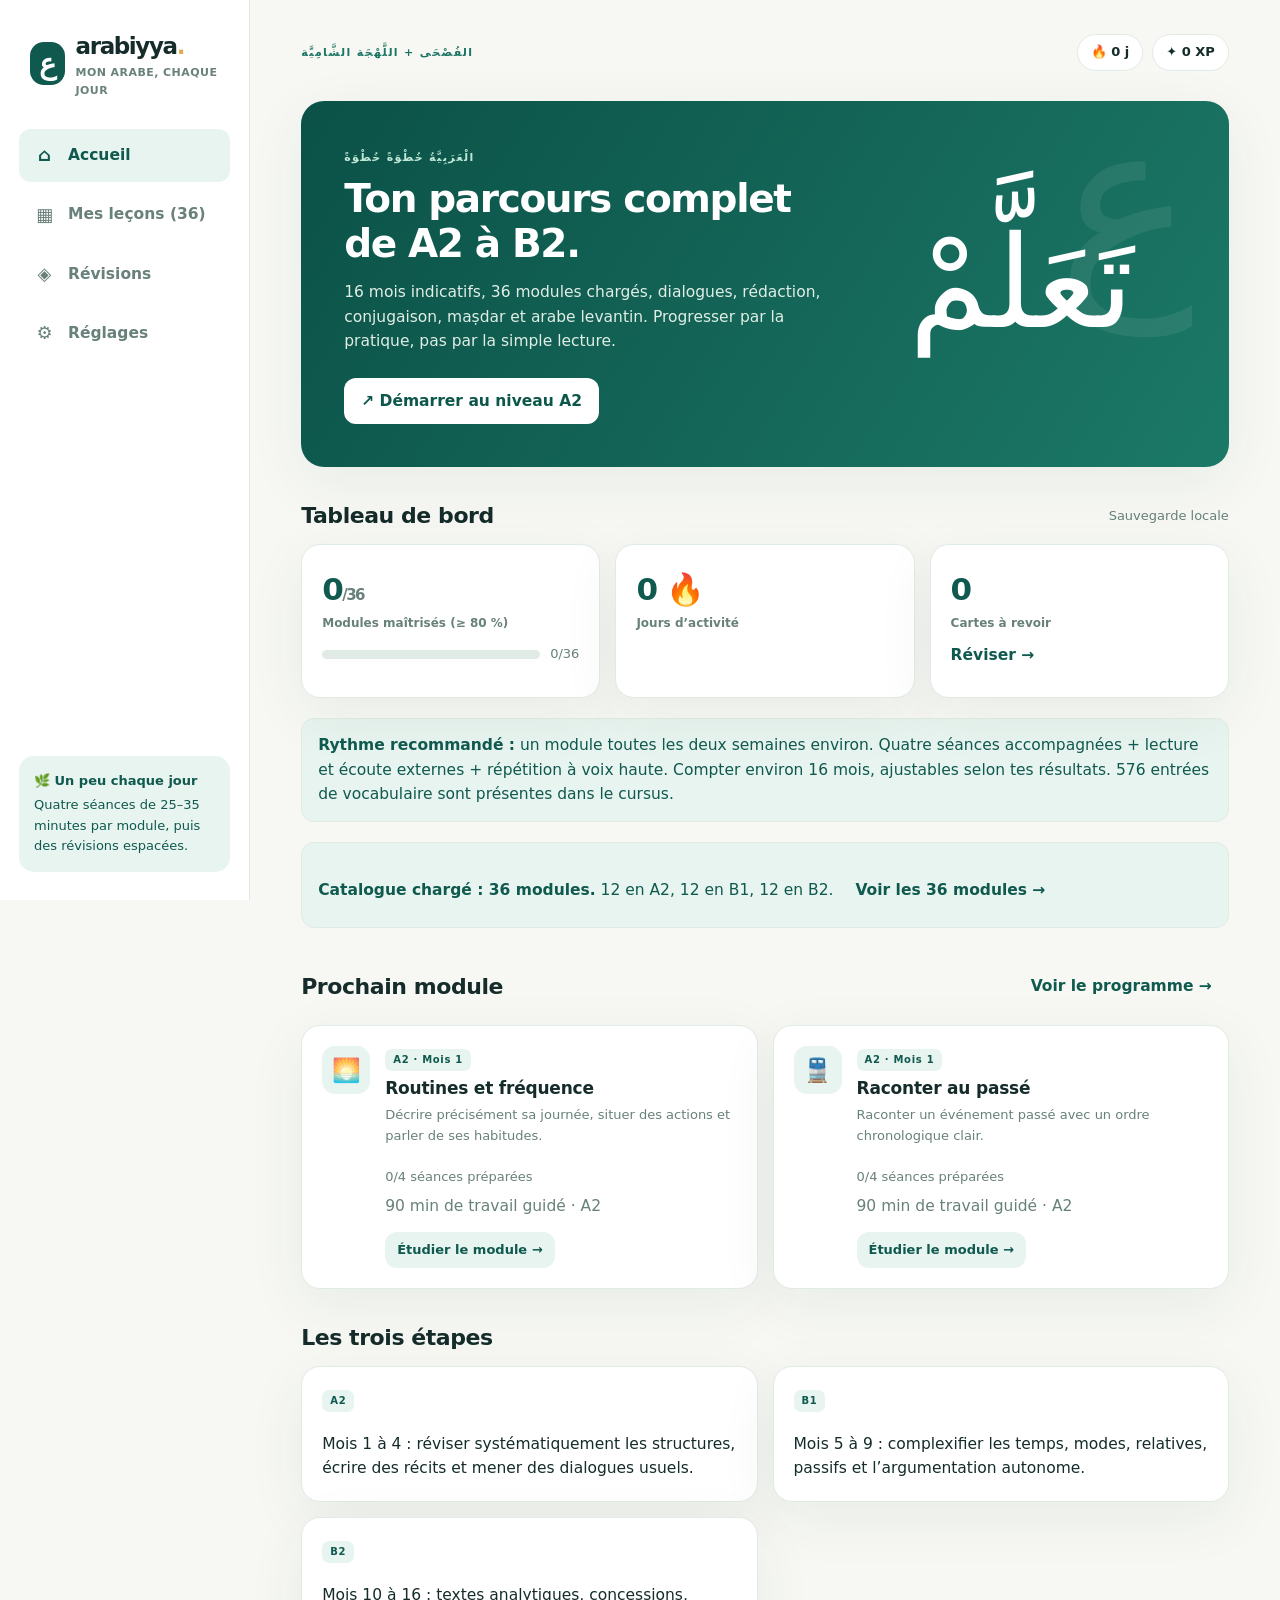
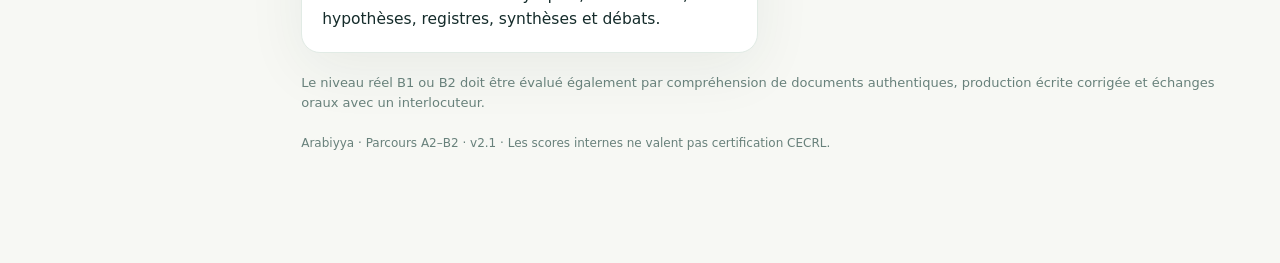
==== index.html @ 6d69e592 "feat: publier Arabiyya 2.1 avec 36 modules A2–B2 et PWA Android" ====
<!doctype html>
<html lang="fr">
<head>
  <meta charset="UTF-8" />
  <meta name="viewport" content="width=device-width,initial-scale=1,viewport-fit=cover" />
  <meta name="theme-color" content="#0f594e" />
  <meta name="description" content="Arabiyya, ton parcours interactif pour apprendre l'arabe littéraire, découvrir le levantin et progresser vers B1/B2." />
  <meta name="apple-mobile-web-app-capable" content="yes" />
  <meta name="apple-mobile-web-app-status-bar-style" content="default" />
  <link rel="manifest" href="./manifest.webmanifest?build=2.1" />
  <link rel="icon" sizes="192x192" type="image/png" href="./assets/icon-192.png" />
  <link rel="apple-touch-icon" href="./assets/icon-192.png" />
  <link rel="stylesheet" href="./styles.css?build=2.1" />
  <title>Arabiyya 2.1 — 36 modules A2 à B2</title>
</head>
<body>
  <div id="app"></div>
  <script defer src="./courses.js?build=2.1"></script>
  <script defer src="./app.js?build=2.1"></script>
</body>
</html>
---- styles.css ----
:root{--bg:#f7f8f4;--surface:#fff;--ink:#152c2b;--muted:#68817b;--green:#0f594e;--green2:#1c7563;--light:#e8f4ef;--gold:#ddad56;--edge:#e1ebe5;--shadow:0 16px 60px rgba(28,63,52,.065);--arabic-scale:1;color-scheme:light}
[data-theme="dark"]{--bg:#101c1b;--surface:#1a2b28;--ink:#f0f7f3;--muted:#adc1b7;--green:#a5ddcc;--green2:#71cbb0;--light:#29473e;--gold:#efc879;--edge:#375148;--shadow:0 14px 40px rgba(0,0,0,.16);color-scheme:dark}
*{box-sizing:border-box}body{margin:0;background:var(--bg);color:var(--ink);font:15.5px/1.58 Inter,system-ui,-apple-system,BlinkMacSystemFont,"Segoe UI",sans-serif}button,input{font:inherit}button{cursor:pointer}button:disabled{cursor:not-allowed;opacity:.46}a{color:var(--green2);text-decoration-thickness:1px;text-underline-offset:3px}a:hover{text-decoration:none}h1,h2,h3,h4,p{margin:0}h1{font-size:clamp(27px,3.5vw,39px);line-height:1.16;letter-spacing:-.035em}h2{font-size:24px;line-height:1.23;letter-spacing:-.02em}h3{font-size:17px;letter-spacing:-.012em}p+p{margin-top:9px}button:focus-visible,a:focus-visible,input:focus-visible{outline:3px solid var(--gold);outline-offset:3px}.app-shell{min-height:100vh;display:grid;grid-template-columns:250px minmax(0,1fr)}.sidebar{background:var(--surface);border-right:1px solid var(--edge);padding:28px 19px;position:sticky;top:0;height:100vh;display:flex;flex-direction:column;gap:30px}.brand{display:flex;align-items:center;gap:11px;padding:0 11px}.brand-icon{width:43px;height:43px;border-radius:14px;background:var(--green);display:grid;place-items:center;font:700 29px Georgia,serif;color:#fff}.brand-name{font-size:23px;font-weight:800;letter-spacing:-.06em}.brand-sub{font-size:11px;color:var(--muted);font-weight:600;letter-spacing:.04em;text-transform:uppercase}.nav{display:grid;gap:7px}.nav button{border:0;background:transparent;color:var(--muted);padding:12px 14px;border-radius:12px;text-align:left;font-weight:700;display:flex;gap:12px;align-items:center}.nav button:hover,.nav button.active{background:var(--light);color:var(--green)}.nav .nav-ico{width:23px;display:inline-block;text-align:center;font-size:18px}.side-note{margin-top:auto;border-radius:15px;background:var(--light);padding:15px;color:var(--green);font-size:13px}.side-note strong{display:block;margin-bottom:4px}.main{padding:34px clamp(18px,4vw,58px) 110px;max-width:1300px;width:100%;margin:auto}.topline{display:flex;justify-content:space-between;gap:16px;align-items:center;margin-bottom:30px}.eyebrow{font-weight:800;text-transform:uppercase;letter-spacing:.12em;color:var(--green2);font-size:11px}.small-muted,.hint{color:var(--muted);font-size:13px}.top-stats{display:flex;align-items:center;gap:9px;white-space:nowrap}.stat-pill{border:1px solid var(--edge);background:var(--surface);border-radius:999px;padding:7px 13px;font-weight:800;font-size:13px}.hero{background:linear-gradient(123deg,#0b5147,#1c7967);color:#fff;border-radius:23px;padding:clamp(24px,4vw,43px);position:relative;overflow:hidden;display:grid;grid-template-columns:1.5fr 1fr;gap:20px;box-shadow:var(--shadow)}.hero::after{content:'ع';pointer-events:none;position:absolute;right:35px;top:-35px;font:230px/1.2 Georgia,serif;color:rgba(255,255,255,.075)}.hero h1{margin:8px 0 14px}.hero p{max-width:570px;color:#e0eee6}.hero-art{font-family:Georgia,"Traditional Arabic",serif;font-size:clamp(75px,10vw,130px);align-self:center;text-align:center;position:relative;z-index:1}.btn{border:0;border-radius:12px;padding:11px 17px;font-weight:800;display:inline-flex;gap:8px;align-items:center;justify-content:center;min-height:44px;transition:transform .13s,opacity .13s}.btn:hover{transform:translateY(-1px)}.btn-primary{background:var(--green);color:#fff}.btn-light{background:#fff;color:#0c574a}.btn-outline{background:var(--surface);color:var(--green);border:1px solid var(--edge)}.btn-soft{background:var(--light);color:var(--green)}.btn-text{background:transparent;color:var(--green)}.btn:disabled{transform:none}.hero .btn{margin-top:24px}.section-heading{display:flex;align-items:center;justify-content:space-between;gap:15px;margin:35px 0 15px}.section-heading h2{font-size:22px}.cards{display:grid;grid-template-columns:repeat(3,minmax(0,1fr));gap:15px}.card{background:var(--surface);border:1px solid var(--edge);border-radius:19px;padding:20px;box-shadow:var(--shadow)}.metric-val{font-size:31px;font-weight:850;letter-spacing:-.05em;color:var(--green)}.metric-name{color:var(--muted);font-weight:700;font-size:12px}.progress-track{height:9px;border-radius:10px;background:var(--edge);overflow:hidden}.progress-fill{height:100%;background:var(--green2);border-radius:10px;transition:width .3s}.course-grid{display:grid;grid-template-columns:repeat(2,minmax(0,1fr));gap:15px}.lesson-card{display:flex;gap:15px;align-items:flex-start}.emoji-square{background:var(--light);height:48px;width:48px;flex:none;border-radius:13px;display:grid;place-items:center;font-size:23px}.lesson-card .details{min-width:0;flex:1}.lesson-card h3{margin:4px 0 4px}.level{display:inline-block;padding:3px 8px;border-radius:7px;background:var(--light);font-size:10px;font-weight:900;letter-spacing:.07em;color:var(--green)}.completed{color:var(--green2);font-weight:800}.muted{color:var(--muted)}.lesson-card .btn{margin-top:13px;font-size:13px;padding:8px 12px;min-height:34px}.level-heading{display:flex;align-items:baseline;gap:12px;margin:30px 0 12px}.level-heading h2{font-size:23px}.back{margin-bottom:18px;display:inline-flex;align-items:center;gap:6px;font-weight:750;background:none;border:0;color:var(--green);padding:5px 0}.lesson-head{display:flex;align-items:flex-start;gap:18px;margin-bottom:25px}.lesson-head .emoji-square{width:70px;height:70px;font-size:31px}.lesson-head h1{margin:6px 0 10px}.lesson-content{display:grid;grid-template-columns:minmax(0,1fr) 280px;gap:22px;align-items:start}.content-col{display:grid;gap:17px}.panel-title{display:flex;justify-content:space-between;align-items:center;gap:12px;margin-bottom:16px}.grammar-point+.grammar-point{border-top:1px solid var(--edge);padding-top:15px;margin-top:15px}.grammar-point h3{margin-bottom:6px}.rich-text{line-height:1.9}.arabic-inline{font-family:"Noto Naskh Arabic","Amiri","Traditional Arabic",Tahoma,serif;font-size:calc(1.22em * var(--arabic-scale));line-height:1.9;direction:rtl;unicode-bidi:isolate}.arabic-xl{font:500 calc(clamp(30px,3.5vw,43px) * var(--arabic-scale))/1.85 "Noto Naskh Arabic","Amiri","Traditional Arabic",Tahoma,serif;direction:rtl;letter-spacing:0;text-align:right;overflow-wrap:anywhere}.arabic-lg{font:500 calc(27px * var(--arabic-scale))/1.8 "Noto Naskh Arabic","Amiri","Traditional Arabic",Tahoma,serif;direction:rtl;overflow-wrap:anywhere}.arabic-md{font:500 calc(22px * var(--arabic-scale))/1.8 "Noto Naskh Arabic","Amiri","Traditional Arabic",Tahoma,serif;direction:rtl;overflow-wrap:anywhere}.arabic-reading{font:500 calc(35px * var(--arabic-scale))/2 "Noto Naskh Arabic","Amiri","Traditional Arabic",Tahoma,serif;direction:rtl;text-align:right}.example{padding:15px 0;border-top:1px solid var(--edge)}.example:first-of-type{border-top:0}.exline{display:flex;gap:8px;justify-content:space-between;align-items:center}.arabic-text-wrap{min-width:0;flex:1}.listen{border:1px solid var(--edge);border-radius:11px;background:var(--light);color:var(--green);min-width:42px;min-height:42px;font-size:19px}.analysis-details{margin-top:10px}.analysis-details summary{cursor:pointer;color:var(--green);font-weight:750;font-size:13px}.taglist{display:flex;flex-wrap:wrap;gap:7px;margin:8px 0}.tag{border-radius:8px;background:var(--light);padding:6px 9px;font-size:12px}.verb-table,.small-table{width:100%;border-collapse:collapse;text-align:left}.verb-table td,.verb-table th,.small-table td{border-bottom:1px solid var(--edge);padding:10px 8px;vertical-align:middle}.verb-table th{color:var(--muted);font-size:12px}.word-grid{display:grid;grid-template-columns:repeat(2,minmax(0,1fr));gap:9px}.word-card{background:var(--bg);border:1px solid var(--edge);border-radius:12px;padding:13px 9px;text-align:center;min-height:110px;display:grid;align-content:center}.word-card:hover{border-color:var(--green2)}.word-card small{font-size:11px;color:var(--muted);margin-top:2px}.side-panel{position:sticky;top:20px}.side-panel p{margin:11px 0}.dialect{border-left:3px solid var(--gold);padding-left:14px;margin:14px 0}.dialect .arabic-lg{font-size:calc(25px * var(--arabic-scale))}.reading{background:var(--light);padding:20px;border-radius:14px}.reading .arabic-reading{margin:10px 0}.quiz-wrap{max-width:710px;margin:auto}.quiz-step{font-weight:800;font-size:13px;color:var(--green)}.quiz-question{font-size:21px;margin:14px 0 22px;font-weight:750}.option{display:flex;align-items:center;gap:13px;text-align:left;width:100%;border:2px solid var(--edge);background:var(--surface);border-radius:13px;padding:13px 16px;margin:9px 0;color:var(--ink);min-height:64px}.option:hover:not(:disabled){border-color:var(--green2)}.option.selected{border-color:var(--green2)}.option.good{border-color:#33987c;background:var(--light)}.option.bad{border-color:#d07773;background:var(--surface)}.option-letter{border-radius:9px;background:var(--light);color:var(--green);width:29px;height:29px;display:grid;place-items:center;flex:none;font-weight:900;font-size:13px}.answer-input{font-size:32px;font-family:Tahoma,Arial,sans-serif;padding:14px 18px;border:2px solid var(--edge);background:var(--surface);color:var(--ink);width:100%;border-radius:12px;direction:rtl;text-align:right}.feedback{padding:18px;background:var(--light);border-radius:12px;margin-top:18px}.feedback strong{font-size:17px}.quiz-controls{display:flex;gap:11px;justify-content:space-between;margin-top:23px;flex-wrap:wrap}.flashcard{max-width:550px;min-height:280px;border:2px solid var(--edge);border-radius:24px;background:var(--surface);padding:27px;display:flex;flex-direction:column;align-items:center;justify-content:center;text-align:center;gap:10px;margin:20px auto;box-shadow:var(--shadow);cursor:pointer}.flashcard .arabic-xl{text-align:center}.review-buttons{display:flex;justify-content:center;gap:13px;flex-wrap:wrap}.notice{padding:14px 16px;border:1px solid var(--edge);background:var(--light);border-radius:13px;color:var(--green)}.settings-row{border-bottom:1px solid var(--edge);padding:18px 0;display:flex;justify-content:space-between;align-items:center;gap:20px}.settings-row label{font-weight:800}.range{accent-color:var(--green2);width:160px}.footnote{font-size:12px;color:var(--muted)}.bottombar{display:none}.separator{height:1px;background:var(--edge);margin:16px 0}.empty{padding:46px 15px;text-align:center}.empty .emoji{font-size:41px;margin-bottom:12px}.mini-progress{display:flex;align-items:center;gap:10px;margin-top:11px}.mini-progress .progress-track{flex:1}.install-info{background:var(--light);border-radius:12px;padding:13px 15px;margin-top:12px}.center{text-align:center}.mb-12{margin-bottom:12px}.mt-20{margin-top:20px}.flex-end{display:flex;justify-content:flex-end;gap:10px}.focus-bar{background:var(--surface);border:1px solid var(--edge);border-radius:13px;padding:17px;display:flex;gap:12px;align-items:center;justify-content:space-between}.danger{color:#bb534f}.import-input{display:none}
@media(max-width:1050px){.app-shell{grid-template-columns:205px 1fr}.sidebar{padding:24px 11px}.lesson-content{grid-template-columns:1fr}.side-panel{position:static}.hero{grid-template-columns:1.5fr .5fr}.hero-art{font-size:75px}}
@media(max-width:750px){body{font-size:15px}.app-shell{display:block}.sidebar{display:none}.main{padding:20px 16px 100px}.topline{margin-bottom:18px}.hero{padding:24px;grid-template-columns:1fr}.hero-art{display:none}.cards{grid-template-columns:repeat(3,minmax(0,1fr));gap:8px}.cards .card{padding:12px}.metric-val{font-size:25px}.metric-name{font-size:11px}.course-grid{grid-template-columns:1fr}.card{padding:17px}.lesson-head .emoji-square{width:56px;height:56px}.lesson-head{gap:12px}.word-grid{grid-template-columns:repeat(2,minmax(0,1fr))}.bottombar{display:grid;grid-template-columns:repeat(4,1fr);position:fixed;bottom:0;left:0;right:0;background:var(--surface);border-top:1px solid var(--edge);z-index:10;padding:6px 5px max(7px,env(safe-area-inset-bottom));box-shadow:0 -8px 35px #00000009}.bottombar button{border:0;background:none;color:var(--muted);font-size:10px;font-weight:800;padding:6px 0;display:grid;place-items:center;gap:0}.bottombar .ico{font-size:21px}.bottombar button.active{color:var(--green2)}.arabic-xl{font-size:calc(32px * var(--arabic-scale))}.arabic-reading{font-size:calc(30px * var(--arabic-scale))}.top-stats .stat-pill:nth-child(2){display:none}.settings-row{align-items:flex-start;flex-direction:column;gap:8px}.range{width:100%}}
@media(prefers-reduced-motion:reduce){*{transition:none!important;scroll-behavior:auto!important}}
/* Arabiyya v2 — modules longs et ateliers de production */
.month-jump{display:flex;flex-wrap:wrap;gap:7px;margin:20px 0 12px}.month-jump a{display:grid;place-items:center;width:39px;height:39px;border-radius:10px;border:1px solid var(--edge);background:var(--surface);text-decoration:none;font-weight:750}.month-jump a:hover{background:var(--light)}
.lesson-toc{display:flex;flex-wrap:wrap;gap:8px;margin:0 0 23px}.lesson-toc a{font-size:12px;font-weight:750;padding:7px 11px;background:var(--surface);border:1px solid var(--edge);border-radius:30px;text-decoration:none}
.session-list{margin:15px 0;display:grid;gap:9px}.session-item{display:flex;gap:12px;padding:13px;background:var(--bg);border:1px solid var(--edge);border-radius:12px;cursor:pointer}.session-item input{align-self:flex-start;margin-top:5px;accent-color:var(--green2);width:19px;height:19px}.session-item strong{display:block}.session-item small{display:block;color:var(--muted);font-size:13px;margin-top:3px}
.dialogue-list{display:grid;gap:12px;margin-top:14px}.dialogue-turn{border:1px solid var(--edge);border-radius:14px;padding:15px;background:var(--bg)}.dialogue-speaker{font-size:12px;color:var(--green2);font-weight:900;letter-spacing:.02em;margin-bottom:8px}
.writing-prompt{font-size:16px;line-height:1.75;margin:13px 0 16px}.writing-area{display:block;width:100%;min-height:235px;border:2px solid var(--edge);border-radius:12px;padding:18px;background:var(--bg);color:var(--ink);font:500 calc(24px * var(--arabic-scale))/1.8 "Noto Naskh Arabic","Amiri",Tahoma,serif;resize:vertical;margin:10px 0 14px}.criteria{border-top:1px solid var(--edge);margin-top:20px;padding-top:15px}.criteria p{color:var(--muted);margin-top:6px}
.module-navigation{display:flex;flex-wrap:wrap;justify-content:space-between;gap:9px}.module-navigation .btn{max-width:100%}.content-col .reading{overflow-wrap:anywhere}
@media(max-width:750px){.lesson-toc{flex-wrap:nowrap;overflow-x:auto;padding-bottom:6px}.lesson-toc a{white-space:nowrap}.module-navigation{flex-direction:column}.module-navigation .btn{width:100%}.session-item{padding:10px}.writing-area{min-height:200px}}
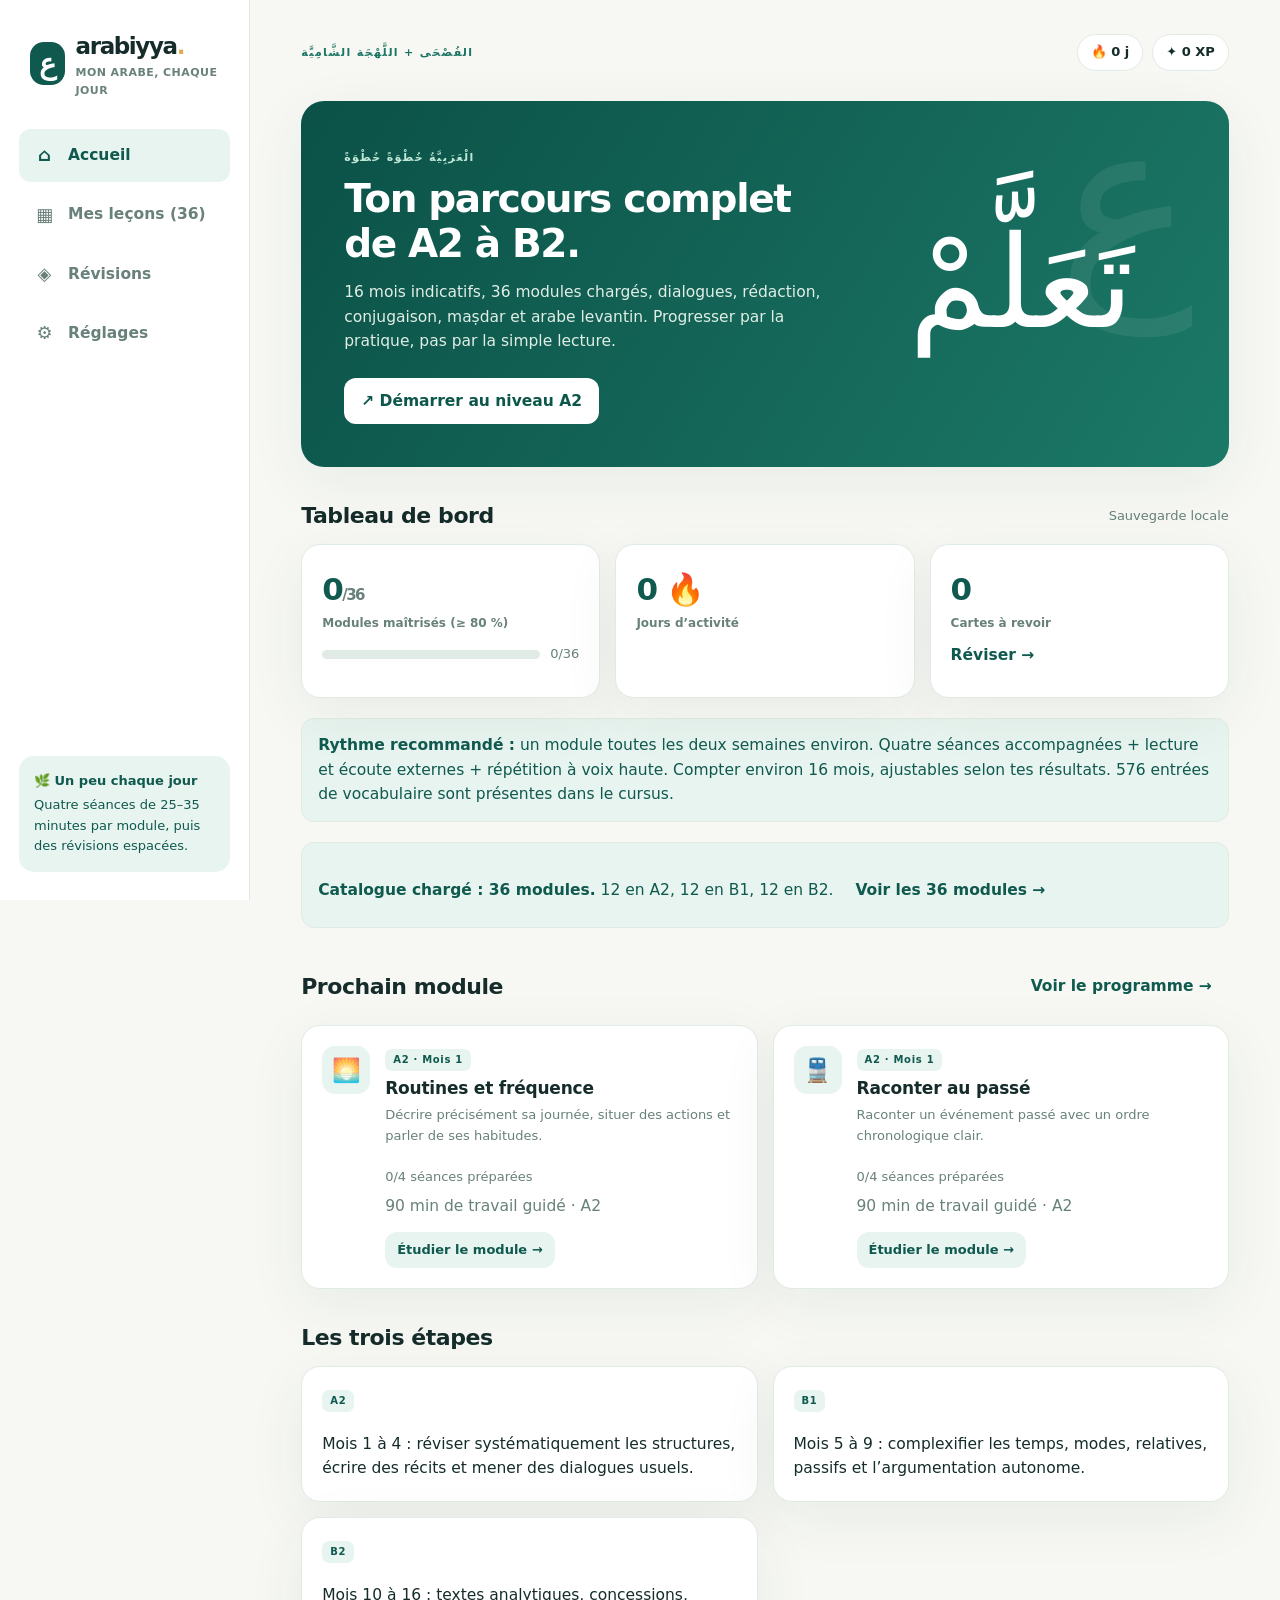
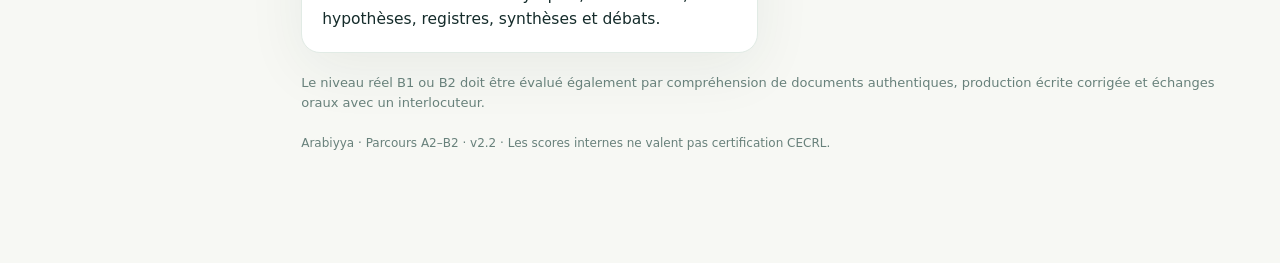
==== commit b52522f8: "fix: ajouter diagnostic et sélection des voix arabes pour lecture audio" ====
--- a/index.html
+++ b/index.html
@@ -7,15 +7,15 @@
   <meta name="description" content="Arabiyya, ton parcours interactif pour apprendre l'arabe littéraire, découvrir le levantin et progresser vers B1/B2." />
   <meta name="apple-mobile-web-app-capable" content="yes" />
   <meta name="apple-mobile-web-app-status-bar-style" content="default" />
-  <link rel="manifest" href="./manifest.webmanifest?build=2.1" />
+  <link rel="manifest" href="./manifest.webmanifest?build=2.2" />
   <link rel="icon" sizes="192x192" type="image/png" href="./assets/icon-192.png" />
   <link rel="apple-touch-icon" href="./assets/icon-192.png" />
-  <link rel="stylesheet" href="./styles.css?build=2.1" />
-  <title>Arabiyya 2.1 — 36 modules A2 à B2</title>
+  <link rel="stylesheet" href="./styles.css?build=2.2" />
+  <title>Arabiyya 2.2 — 36 modules A2 à B2</title>
 </head>
 <body>
   <div id="app"></div>
-  <script defer src="./courses.js?build=2.1"></script>
-  <script defer src="./app.js?build=2.1"></script>
+  <script defer src="./courses.js?build=2.2"></script>
+  <script defer src="./app.js?build=2.2"></script>
 </body>
 </html>
